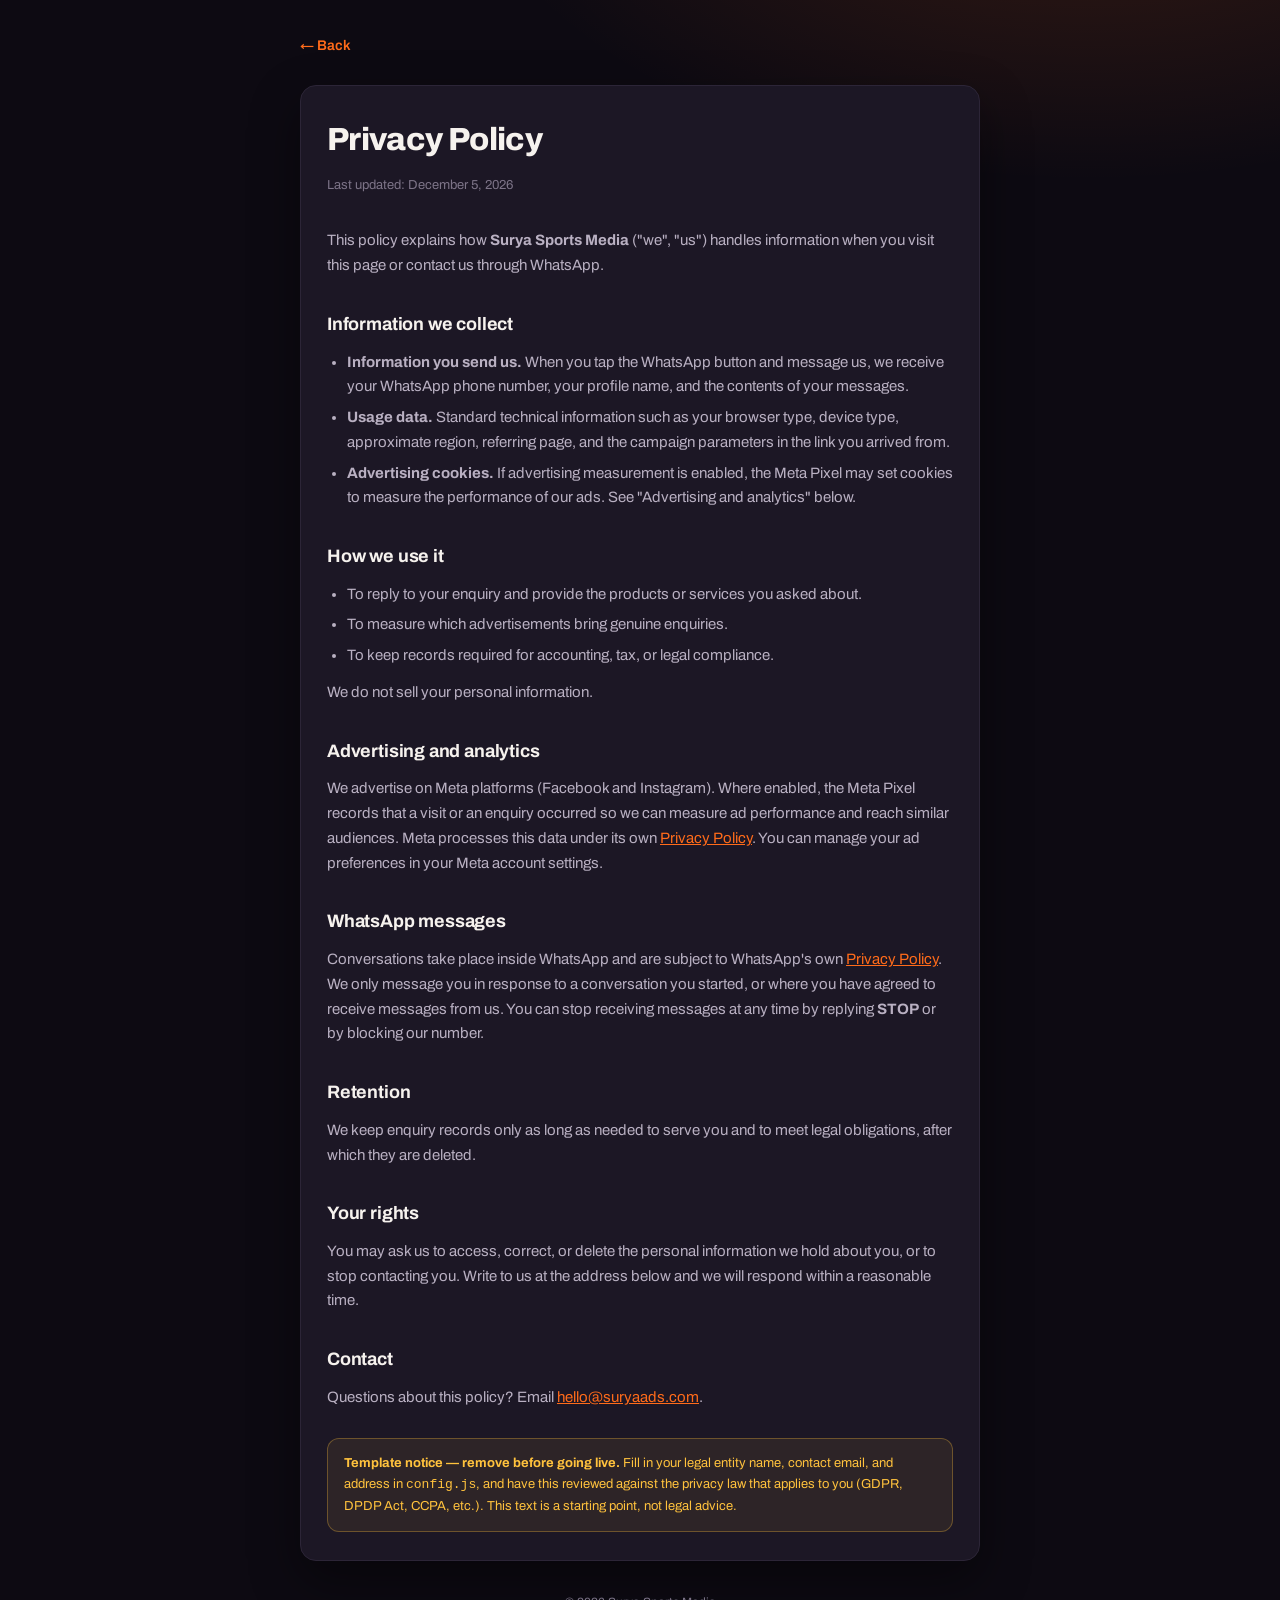
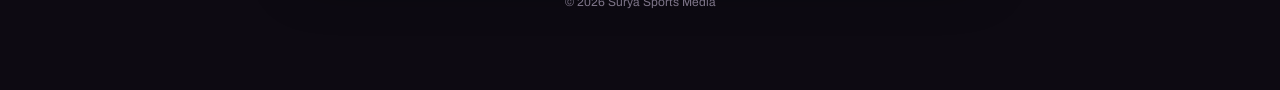
==== privacy.html @ 75f26e88 "uploading File" ====
<!DOCTYPE html>
<html lang="en">
<head>
<meta charset="utf-8">
<meta name="viewport" content="width=device-width, initial-scale=1">
<title>Privacy Policy</title>
<meta name="description" content="How we collect, use and protect your information.">
<link rel="icon" type="image/svg+xml" href="assets/surya-mark.svg">
<link rel="preconnect" href="https://fonts.googleapis.com">
<link rel="preconnect" href="https://fonts.gstatic.com" crossorigin>
<link href="https://fonts.googleapis.com/css2?family=Archivo:wght@400;500;600;700;800&display=swap" rel="stylesheet">
<link rel="stylesheet" href="legal.css">
<script src="config.js"></script>
</head>
<body>
<div class="wrap">

  <a class="back" href="index.html">&larr; Back</a>

  <div class="card">
    <h1>Privacy Policy</h1>
    <p class="updated">Last updated: <span id="updated">—</span></p>

    <p>This policy explains how <strong class="brand">Your Business</strong> ("we", "us") handles
    information when you visit this page or contact us through WhatsApp.</p>

    <h2>Information we collect</h2>
    <ul>
      <li><strong>Information you send us.</strong> When you tap the WhatsApp button and message us,
      we receive your WhatsApp phone number, your profile name, and the contents of your messages.</li>
      <li><strong>Usage data.</strong> Standard technical information such as your browser type,
      device type, approximate region, referring page, and the campaign parameters in the link you
      arrived from.</li>
      <li><strong>Advertising cookies.</strong> If advertising measurement is enabled, the Meta Pixel
      may set cookies to measure the performance of our ads. See "Advertising and analytics" below.</li>
    </ul>

    <h2>How we use it</h2>
    <ul>
      <li>To reply to your enquiry and provide the products or services you asked about.</li>
      <li>To measure which advertisements bring genuine enquiries.</li>
      <li>To keep records required for accounting, tax, or legal compliance.</li>
    </ul>

    <p>We do not sell your personal information.</p>

    <h2>Advertising and analytics</h2>
    <p>We advertise on Meta platforms (Facebook and Instagram). Where enabled, the Meta Pixel records
    that a visit or an enquiry occurred so we can measure ad performance and reach similar audiences.
    Meta processes this data under its own
    <a href="https://www.facebook.com/privacy/policy/" target="_blank" rel="noopener">Privacy Policy</a>.
    You can manage your ad preferences in your Meta account settings.</p>

    <h2>WhatsApp messages</h2>
    <p>Conversations take place inside WhatsApp and are subject to WhatsApp's own
    <a href="https://www.whatsapp.com/legal/privacy-policy" target="_blank" rel="noopener">Privacy Policy</a>.
    We only message you in response to a conversation you started, or where you have agreed to receive
    messages from us. You can stop receiving messages at any time by replying <strong>STOP</strong>
    or by blocking our number.</p>

    <h2>Retention</h2>
    <p>We keep enquiry records only as long as needed to serve you and to meet legal obligations,
    after which they are deleted.</p>

    <h2>Your rights</h2>
    <p>You may ask us to access, correct, or delete the personal information we hold about you, or to
    stop contacting you. Write to us at the address below and we will respond within a reasonable time.</p>

    <h2>Contact</h2>
    <p>Questions about this policy? Email <a id="contactEmail" href="#">—</a>.</p>

    <div class="note">
      <strong>Template notice — remove before going live.</strong> Fill in your legal entity name,
      contact email, and address in <code>config.js</code>, and have this reviewed against the privacy
      law that applies to you (GDPR, DPDP Act, CCPA, etc.). This text is a starting point, not legal advice.
    </div>
  </div>

  <p class="foot">&copy; <span id="year"></span> <span class="brand">Your Business</span></p>

</div>

<script>
(function () {
  var C = window.LP_CONFIG || {};
  var brand = C.brandName || 'Your Business';
  var email = C.contactEmail || 'hello@example.com';

  Array.prototype.forEach.call(document.querySelectorAll('.brand'), function (n) {
    n.textContent = brand;
  });

  var mail = document.getElementById('contactEmail');
  mail.textContent = email;
  mail.setAttribute('href', 'mailto:' + email);

  document.getElementById('year').textContent = new Date().getFullYear();
  document.getElementById('updated').textContent =
    C.legalUpdated || new Date().toLocaleDateString(undefined, { year: 'numeric', month: 'long', day: 'numeric' });
})();
</script>
</body>
</html>
---- legal.css ----
/* Shared styling for privacy.html / terms.html */
*, *::before, *::after { margin: 0; padding: 0; box-sizing: border-box; }

body {
  font-family: 'Archivo', 'Plus Jakarta Sans', system-ui, -apple-system, 'Segoe UI', sans-serif;
  -webkit-font-smoothing: antialiased;
  color: #F6F2EE;
  background: radial-gradient(900px 500px at 85% -10%, rgba(255,107,26,.18), transparent 70%), #0d0a12;
  min-height: 100vh;
  line-height: 1.65;
}

/* the pages use .page > .shell; .wrap kept for older copies */
.wrap, .shell { max-width: 720px; margin: 0 auto; padding: 32px 20px 64px; }

.back {
  display: inline-flex; align-items: center; gap: 7px;
  font-size: 14px; font-weight: 600;
  color: #FF6B1A; text-decoration: none;
  margin-bottom: 28px;
}
.back:hover { color: #FFC23D; text-decoration: underline; }

h1 { font-size: 32px; font-weight: 800; letter-spacing: -0.02em; margin-bottom: 8px; }

.updated, .date { font-size: 13px; color: #7d7488; margin-bottom: 32px; }

h2 {
  font-size: 18px; font-weight: 700;
  margin: 32px 0 10px;
  letter-spacing: -0.01em;
}

p, li { font-size: 15px; color: #B9B0C2; }
p { margin-bottom: 12px; }
ul { margin: 0 0 12px 20px; }
li { margin-bottom: 6px; }

a { color: #FF6B1A; }
a:hover { color: #FFC23D; }

.card {
  background: #1c1725;
  border: 1px solid #2c2537;
  border-radius: 16px;
  padding: 28px 26px;
  box-shadow: 0 20px 50px rgba(0,0,0,.4);
}

.note {
  margin-top: 28px;
  padding: 14px 16px;
  border-radius: 12px;
  background: rgba(255,194,61,.08);
  border: 1px solid rgba(255,194,61,.3);
  font-size: 13px;
  color: #FFC23D;
}

.foot {
  margin-top: 32px;
  font-size: 12px;
  color: #7d7488;
  text-align: center;
}

@media (max-width: 480px) {
  h1 { font-size: 26px; }
  .card { padding: 22px 18px; }
}
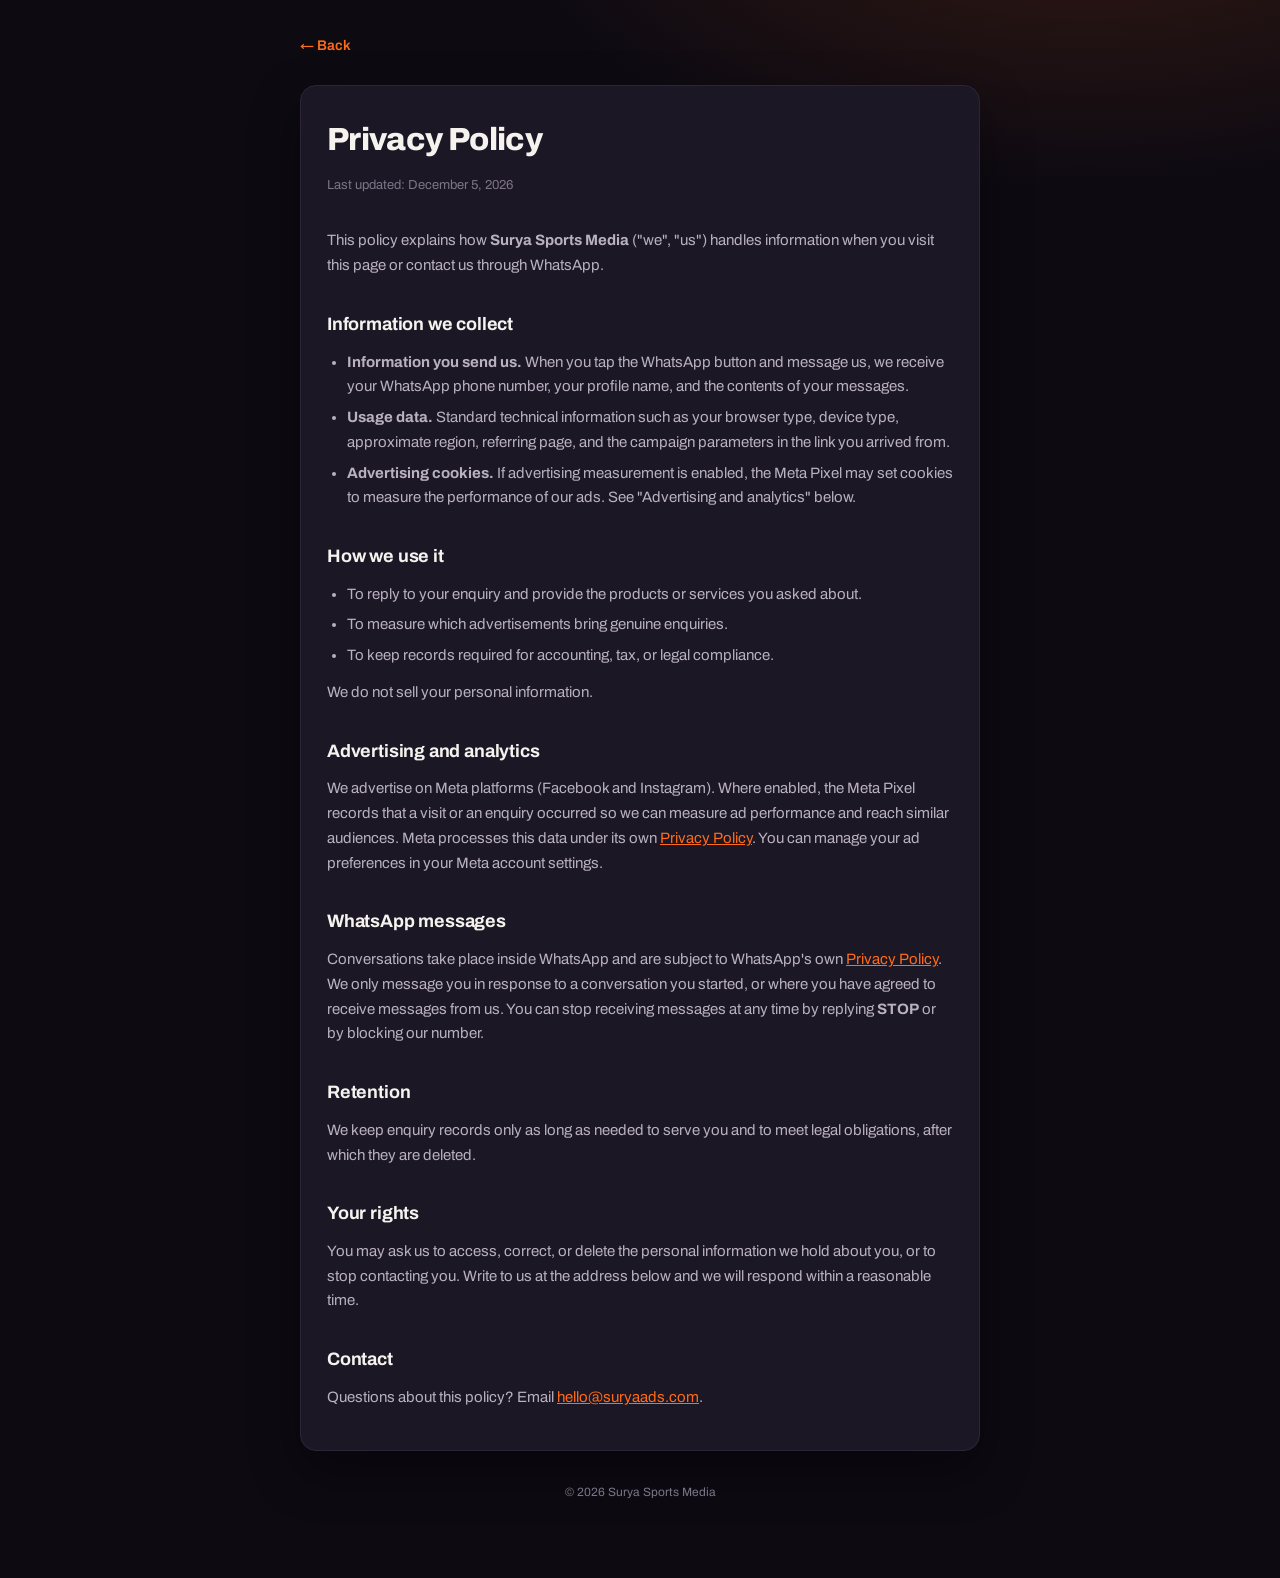
==== commit f807080c: "Fix Event Issue" ====
--- a/privacy.html
+++ b/privacy.html
@@ -68,12 +68,6 @@
 
     <h2>Contact</h2>
     <p>Questions about this policy? Email <a id="contactEmail" href="#">—</a>.</p>
-
-    <div class="note">
-      <strong>Template notice — remove before going live.</strong> Fill in your legal entity name,
-      contact email, and address in <code>config.js</code>, and have this reviewed against the privacy
-      law that applies to you (GDPR, DPDP Act, CCPA, etc.). This text is a starting point, not legal advice.
-    </div>
   </div>
 
   <p class="foot">&copy; <span id="year"></span> <span class="brand">Your Business</span></p>
